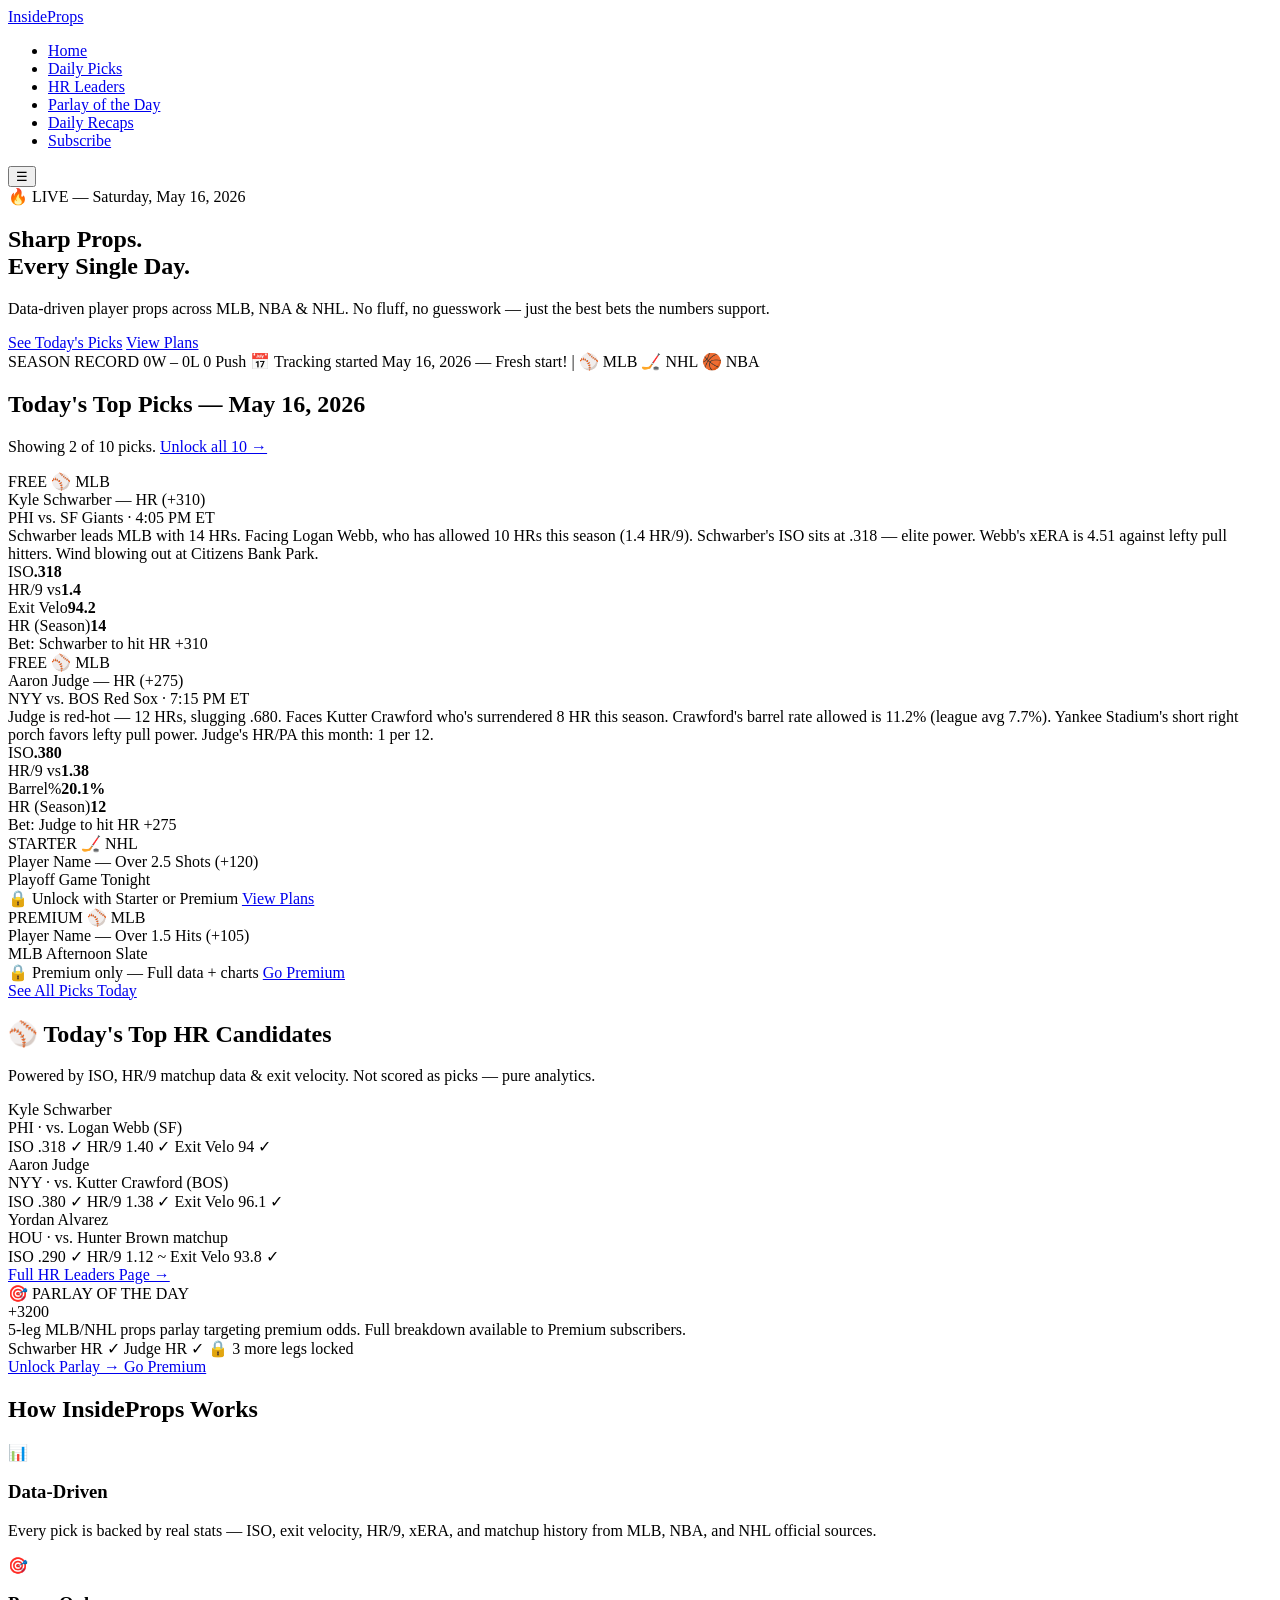
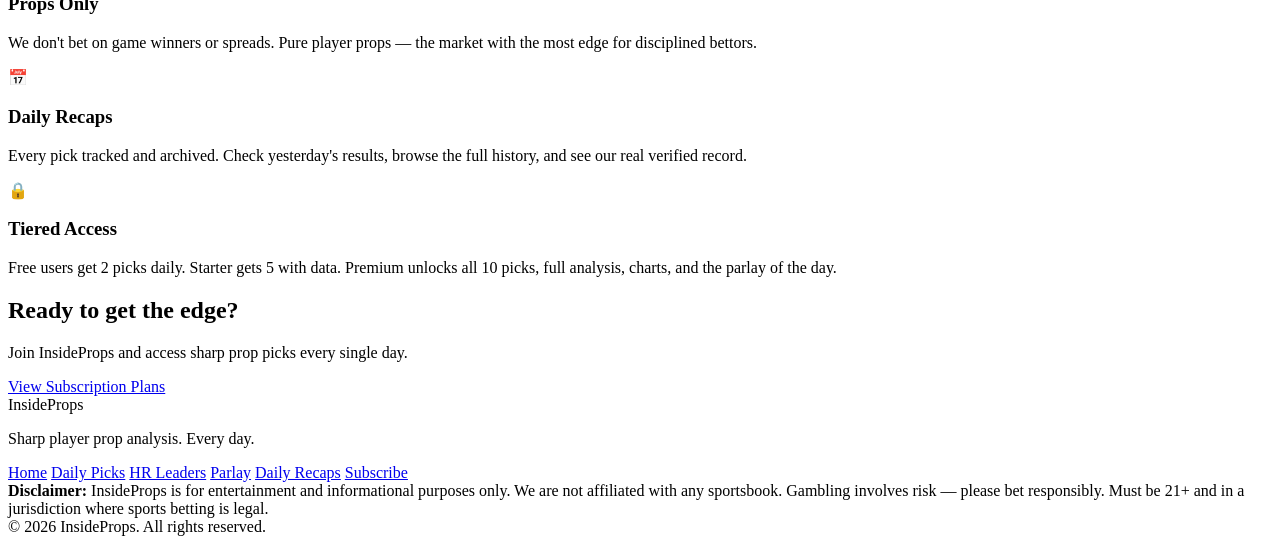
==== index.html @ 13a2e0c1 "Add index.html" ====
<!DOCTYPE html>
<html lang="en">
<head>
  <meta charset="UTF-8" />
  <meta name="viewport" content="width=device-width, initial-scale=1.0" />
  <title>InsideProps — Sharp Props. Every Day.</title>
  <link rel="stylesheet" href="style.css" />
  <link rel="preconnect" href="https://fonts.googleapis.com" />
  <link href="https://fonts.googleapis.com/css2?family=Inter:wght@400;500;600;700;800&display=swap" rel="stylesheet" />
</head>
<body>

<!-- ── Navigation ─────────────────────────────────────────────────────────── -->
<nav class="ip-nav">
  <div class="ip-nav-inner">
    <a class="ip-logo" href="index.html">Inside<span>Props</span></a>
    <ul class="ip-nav-links">
      <li><a href="index.html" class="active">Home</a></li>
      <li><a href="picks.html">Daily Picks</a></li>
      <li><a href="hr-leaders.html">HR Leaders</a></li>
      <li><a href="parlay.html">Parlay of the Day</a></li>
      <li><a href="recaps.html">Daily Recaps</a></li>
      <li><a href="subscribe.html" class="ip-btn-nav">Subscribe</a></li>
    </ul>
    <button class="ip-nav-toggle" onclick="document.querySelector('.ip-nav-links').classList.toggle('open')">☰</button>
  </div>
</nav>

<!-- ── Hero ──────────────────────────────────────────────────────────────── -->
<section class="ip-hero">
  <div class="ip-hero-inner">
    <div class="ip-hero-badge">🔥 LIVE — Saturday, May 16, 2026</div>
    <h1>Sharp Props.<br/>Every Single Day.</h1>
    <p>Data-driven player props across MLB, NBA &amp; NHL. No fluff, no guesswork — just the best bets the numbers support.</p>
    <div class="ip-hero-cta">
      <a href="picks.html" class="ip-btn-primary">See Today's Picks</a>
      <a href="subscribe.html" class="ip-btn-ghost">View Plans</a>
    </div>
  </div>
</section>

<!-- ── Live Record Ticker ─────────────────────────────────────────────────── -->
<div class="ip-ticker-wrap">
  <div class="ip-ticker">
    <span class="ticker-label">SEASON RECORD</span>
    <span class="ticker-record">
      <span class="t-win">0W</span>
      <span class="t-sep">–</span>
      <span class="t-loss">0L</span>
      <span class="t-push">0 Push</span>
    </span>
    <span class="ticker-note">📅 Tracking started May 16, 2026 — Fresh start!</span>
    <span class="ticker-divider">|</span>
    <span class="ticker-sport">⚾ MLB</span>
    <span class="ticker-sport">🏒 NHL</span>
    <span class="ticker-sport">🏀 NBA</span>
  </div>
</div>

<!-- ── Today's Free Picks Preview ─────────────────────────────────────────── -->
<section class="ip-section">
  <div class="ip-container">
    <div class="ip-section-header">
      <h2>Today's Top Picks — May 16, 2026</h2>
      <p>Showing 2 of 10 picks. <a href="subscribe.html">Unlock all 10 →</a></p>
    </div>

    <div class="picks-grid">

      <!-- FREE PICK 1 -->
      <div class="pick-card free">
        <div class="pick-card-top">
          <span class="tier-badge tier-badge-free">FREE</span>
          <span class="sport-badge sport-mlb">⚾ MLB</span>
        </div>
        <div class="pick-title">Kyle Schwarber — HR (+310)</div>
        <div class="pick-subtitle">PHI vs. SF Giants · 4:05 PM ET</div>
        <div class="pick-reasoning">
          Schwarber leads MLB with 14 HRs. Facing Logan Webb, who has allowed 10 HRs this season (1.4 HR/9).
          Schwarber's ISO sits at .318 — elite power. Webb's xERA is 4.51 against lefty pull hitters.
          Wind blowing out at Citizens Bank Park.
        </div>
        <div class="pick-stats">
          <div class="stat-chip"><span>ISO</span><strong>.318</strong></div>
          <div class="stat-chip"><span>HR/9 vs</span><strong>1.4</strong></div>
          <div class="stat-chip"><span>Exit Velo</span><strong>94.2</strong></div>
          <div class="stat-chip"><span>HR (Season)</span><strong>14</strong></div>
        </div>
        <div class="pick-footer">
          <span class="pick-line">Bet: Schwarber to hit HR</span>
          <span class="pick-odds">+310</span>
        </div>
      </div>

      <!-- FREE PICK 2 -->
      <div class="pick-card free">
        <div class="pick-card-top">
          <span class="tier-badge tier-badge-free">FREE</span>
          <span class="sport-badge sport-mlb">⚾ MLB</span>
        </div>
        <div class="pick-title">Aaron Judge — HR (+275)</div>
        <div class="pick-subtitle">NYY vs. BOS Red Sox · 7:15 PM ET</div>
        <div class="pick-reasoning">
          Judge is red-hot — 12 HRs, slugging .680. Faces Kutter Crawford who's surrendered 8 HR this season.
          Crawford's barrel rate allowed is 11.2% (league avg 7.7%). Yankee Stadium's short right porch favors lefty pull power. Judge's HR/PA this month: 1 per 12.
        </div>
        <div class="pick-stats">
          <div class="stat-chip"><span>ISO</span><strong>.380</strong></div>
          <div class="stat-chip"><span>HR/9 vs</span><strong>1.38</strong></div>
          <div class="stat-chip"><span>Barrel%</span><strong>20.1%</strong></div>
          <div class="stat-chip"><span>HR (Season)</span><strong>12</strong></div>
        </div>
        <div class="pick-footer">
          <span class="pick-line">Bet: Judge to hit HR</span>
          <span class="pick-odds">+275</span>
        </div>
      </div>

      <!-- LOCKED PICKS (3–10 preview) -->
      <div class="pick-card locked starter">
        <div class="pick-card-top">
          <span class="tier-badge tier-badge-starter">STARTER</span>
          <span class="sport-badge sport-nhl">🏒 NHL</span>
        </div>
        <div class="pick-title pick-blurred">Player Name — Over 2.5 Shots (+120)</div>
        <div class="pick-subtitle">Playoff Game Tonight</div>
        <div class="pick-lock">
          🔒 Unlock with Starter or Premium
          <a href="subscribe.html" class="unlock-link">View Plans</a>
        </div>
      </div>

      <div class="pick-card locked premium">
        <div class="pick-card-top">
          <span class="tier-badge tier-badge-premium">PREMIUM</span>
          <span class="sport-badge sport-mlb">⚾ MLB</span>
        </div>
        <div class="pick-title pick-blurred">Player Name — Over 1.5 Hits (+105)</div>
        <div class="pick-subtitle">MLB Afternoon Slate</div>
        <div class="pick-lock">
          🔒 Premium only — Full data + charts
          <a href="subscribe.html" class="unlock-link">Go Premium</a>
        </div>
      </div>

    </div>

    <div class="ip-section-cta">
      <a href="picks.html" class="ip-btn-primary">See All Picks Today</a>
    </div>
  </div>
</section>

<!-- ── HR Leaders Teaser ──────────────────────────────────────────────────── -->
<section class="ip-section ip-section-alt">
  <div class="ip-container">
    <div class="ip-section-header">
      <h2>⚾ Today's Top HR Candidates</h2>
      <p>Powered by ISO, HR/9 matchup data &amp; exit velocity. Not scored as picks — pure analytics.</p>
    </div>

    <div class="hr-teaser-grid">
      <div class="hr-teaser-card">
        <div class="hr-player">Kyle Schwarber</div>
        <div class="hr-team">PHI · vs. Logan Webb (SF)</div>
        <div class="hr-crits">
          <span class="crit-badge crit-pass">ISO .318 ✓</span>
          <span class="crit-badge crit-pass">HR/9 1.40 ✓</span>
          <span class="crit-badge crit-pass">Exit Velo 94 ✓</span>
        </div>
      </div>
      <div class="hr-teaser-card">
        <div class="hr-player">Aaron Judge</div>
        <div class="hr-team">NYY · vs. Kutter Crawford (BOS)</div>
        <div class="hr-crits">
          <span class="crit-badge crit-pass">ISO .380 ✓</span>
          <span class="crit-badge crit-pass">HR/9 1.38 ✓</span>
          <span class="crit-badge crit-pass">Exit Velo 96.1 ✓</span>
        </div>
      </div>
      <div class="hr-teaser-card">
        <div class="hr-player">Yordan Alvarez</div>
        <div class="hr-team">HOU · vs. Hunter Brown matchup</div>
        <div class="hr-crits">
          <span class="crit-badge crit-pass">ISO .290 ✓</span>
          <span class="crit-badge crit-warn">HR/9 1.12 ~</span>
          <span class="crit-badge crit-pass">Exit Velo 93.8 ✓</span>
        </div>
      </div>
    </div>

    <div class="ip-section-cta">
      <a href="hr-leaders.html" class="ip-btn-secondary">Full HR Leaders Page →</a>
    </div>
  </div>
</section>

<!-- ── Parlay Teaser ──────────────────────────────────────────────────────── -->
<section class="ip-section">
  <div class="ip-container">
    <div class="parlay-teaser">
      <div class="parlay-teaser-label">🎯 PARLAY OF THE DAY</div>
      <div class="parlay-teaser-odds">+3200</div>
      <div class="parlay-teaser-desc">5-leg MLB/NHL props parlay targeting premium odds. Full breakdown available to Premium subscribers.</div>
      <div class="parlay-teaser-legs">
        <span class="parlay-leg-preview">Schwarber HR ✓</span>
        <span class="parlay-leg-preview">Judge HR ✓</span>
        <span class="parlay-leg-locked">🔒 3 more legs locked</span>
      </div>
      <a href="subscribe.html" class="ip-btn-gold">Unlock Parlay → Go Premium</a>
    </div>
  </div>
</section>

<!-- ── How It Works ───────────────────────────────────────────────────────── -->
<section class="ip-section ip-section-alt">
  <div class="ip-container">
    <div class="ip-section-header">
      <h2>How InsideProps Works</h2>
    </div>
    <div class="how-it-works-grid">
      <div class="hiw-card">
        <div class="hiw-icon">📊</div>
        <h3>Data-Driven</h3>
        <p>Every pick is backed by real stats — ISO, exit velocity, HR/9, xERA, and matchup history from MLB, NBA, and NHL official sources.</p>
      </div>
      <div class="hiw-card">
        <div class="hiw-icon">🎯</div>
        <h3>Props Only</h3>
        <p>We don't bet on game winners or spreads. Pure player props — the market with the most edge for disciplined bettors.</p>
      </div>
      <div class="hiw-card">
        <div class="hiw-icon">📅</div>
        <h3>Daily Recaps</h3>
        <p>Every pick tracked and archived. Check yesterday's results, browse the full history, and see our real verified record.</p>
      </div>
      <div class="hiw-card">
        <div class="hiw-icon">🔒</div>
        <h3>Tiered Access</h3>
        <p>Free users get 2 picks daily. Starter gets 5 with data. Premium unlocks all 10 picks, full analysis, charts, and the parlay of the day.</p>
      </div>
    </div>
  </div>
</section>

<!-- ── Subscribe CTA Strip ────────────────────────────────────────────────── -->
<section class="ip-cta-strip">
  <div class="ip-container">
    <h2>Ready to get the edge?</h2>
    <p>Join InsideProps and access sharp prop picks every single day.</p>
    <a href="subscribe.html" class="ip-btn-primary">View Subscription Plans</a>
  </div>
</section>

<!-- ── Footer ────────────────────────────────────────────────────────────── -->
<footer class="ip-footer">
  <div class="ip-container">
    <div class="ip-footer-inner">
      <div class="ip-footer-brand">
        <span class="ip-logo-footer">Inside<span>Props</span></span>
        <p>Sharp player prop analysis. Every day.</p>
      </div>
      <div class="ip-footer-links">
        <a href="index.html">Home</a>
        <a href="picks.html">Daily Picks</a>
        <a href="hr-leaders.html">HR Leaders</a>
        <a href="parlay.html">Parlay</a>
        <a href="recaps.html">Daily Recaps</a>
        <a href="subscribe.html">Subscribe</a>
      </div>
    </div>
    <div class="ip-footer-disclaimer">
      <strong>Disclaimer:</strong> InsideProps is for entertainment and informational purposes only. We are not affiliated with any sportsbook. Gambling involves risk — please bet responsibly. Must be 21+ and in a jurisdiction where sports betting is legal.
    </div>
    <div class="ip-footer-copy">© 2026 InsideProps. All rights reserved.</div>
  </div>
</footer>

</body>
</html>
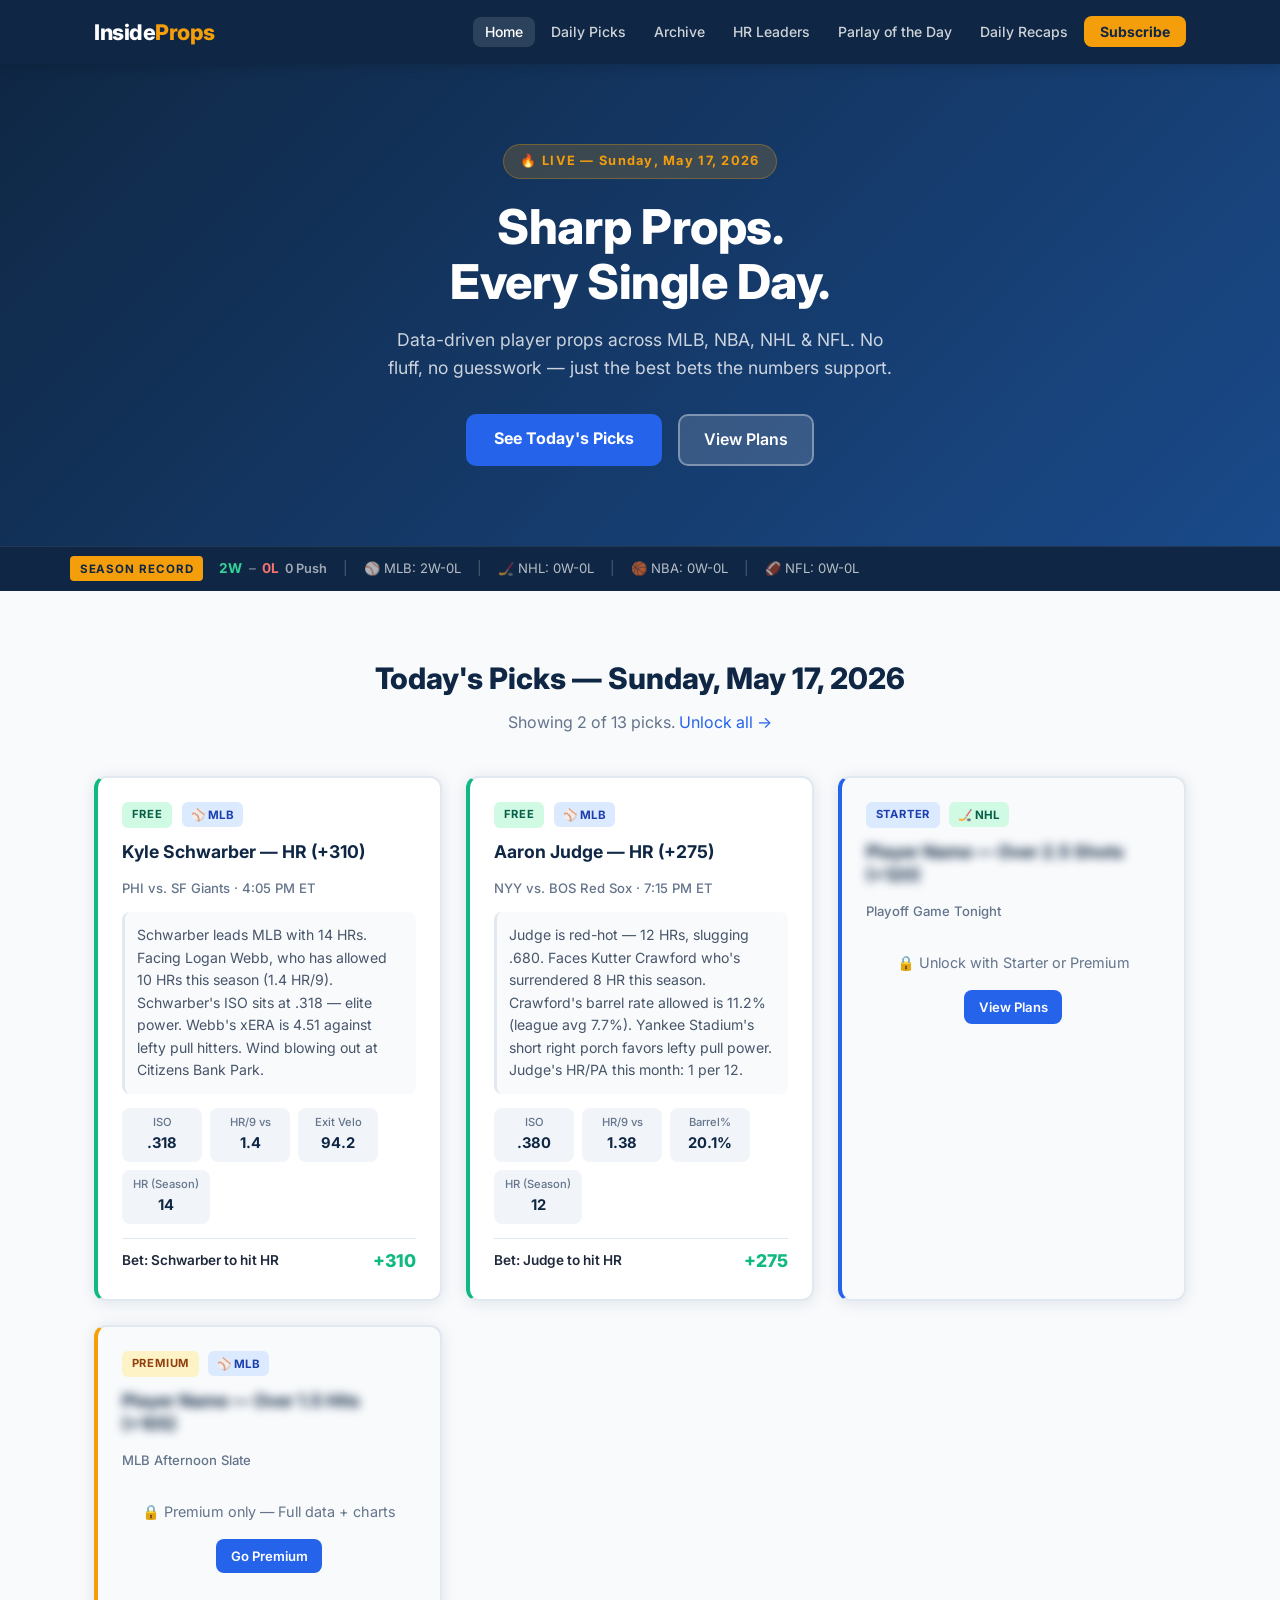
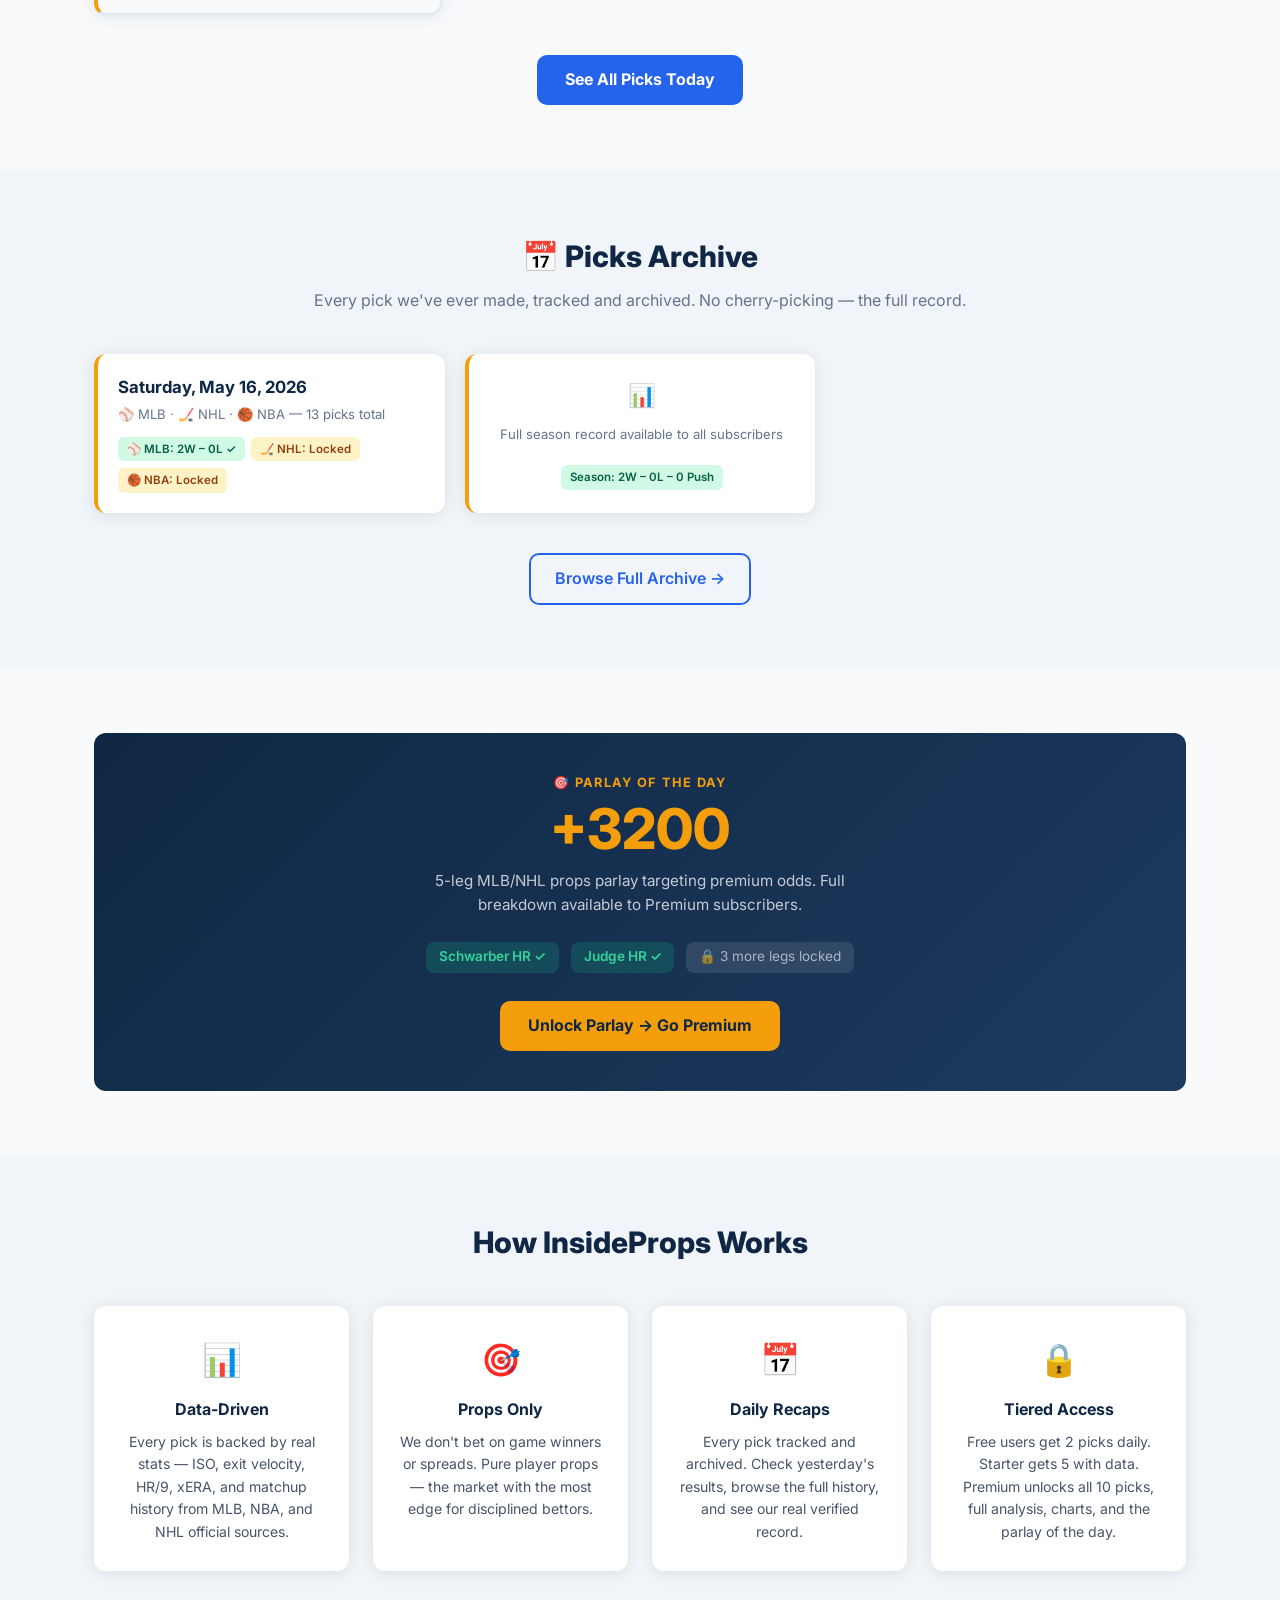
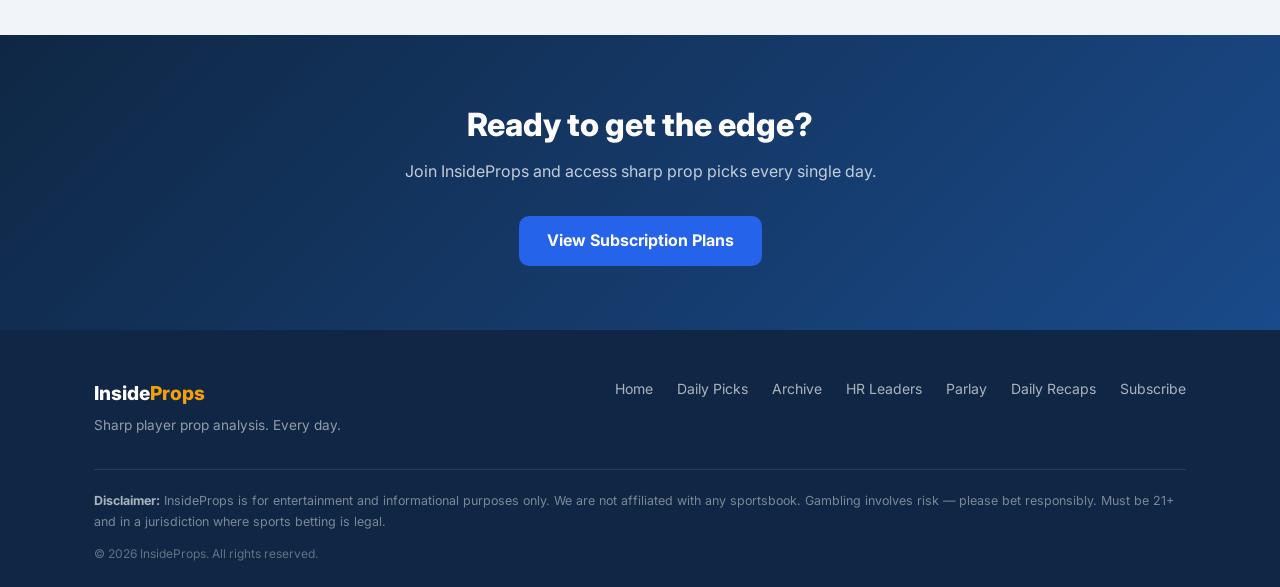
==== commit 527aed18: "Update index.html" ====
--- a/index.html
+++ b/index.html
@@ -17,6 +17,7 @@
     <ul class="ip-nav-links">
       <li><a href="index.html" class="active">Home</a></li>
       <li><a href="picks.html">Daily Picks</a></li>
+      <li><a href="archive.html">Archive</a></li>
       <li><a href="hr-leaders.html">HR Leaders</a></li>
       <li><a href="parlay.html">Parlay of the Day</a></li>
       <li><a href="recaps.html">Daily Recaps</a></li>
@@ -29,9 +30,9 @@
 <!-- ── Hero ──────────────────────────────────────────────────────────────── -->
 <section class="ip-hero">
   <div class="ip-hero-inner">
-    <div class="ip-hero-badge">🔥 LIVE — Saturday, May 16, 2026</div>
+    <div class="ip-hero-badge">🔥 LIVE — Sunday, May 17, 2026</div>
     <h1>Sharp Props.<br/>Every Single Day.</h1>
-    <p>Data-driven player props across MLB, NBA &amp; NHL. No fluff, no guesswork — just the best bets the numbers support.</p>
+    <p>Data-driven player props across MLB, NBA, NHL &amp; NFL. No fluff, no guesswork — just the best bets the numbers support.</p>
     <div class="ip-hero-cta">
       <a href="picks.html" class="ip-btn-primary">See Today's Picks</a>
       <a href="subscribe.html" class="ip-btn-ghost">View Plans</a>
@@ -44,16 +45,19 @@
   <div class="ip-ticker">
     <span class="ticker-label">SEASON RECORD</span>
     <span class="ticker-record">
-      <span class="t-win">0W</span>
+      <span class="t-win">2W</span>
       <span class="t-sep">–</span>
       <span class="t-loss">0L</span>
       <span class="t-push">0 Push</span>
     </span>
-    <span class="ticker-note">📅 Tracking started May 16, 2026 — Fresh start!</span>
-    <span class="ticker-divider">|</span>
-    <span class="ticker-sport">⚾ MLB</span>
-    <span class="ticker-sport">🏒 NHL</span>
-    <span class="ticker-sport">🏀 NBA</span>
+    <span class="ticker-divider">|</span>
+    <span class="ticker-sport">⚾ MLB: 2W-0L</span>
+    <span class="ticker-divider">|</span>
+    <span class="ticker-sport">🏒 NHL: 0W-0L</span>
+    <span class="ticker-divider">|</span>
+    <span class="ticker-sport">🏀 NBA: 0W-0L</span>
+    <span class="ticker-divider">|</span>
+    <span class="ticker-sport">🏈 NFL: 0W-0L</span>
   </div>
 </div>
 
@@ -61,8 +65,8 @@
 <section class="ip-section">
   <div class="ip-container">
     <div class="ip-section-header">
-      <h2>Today's Top Picks — May 16, 2026</h2>
-      <p>Showing 2 of 10 picks. <a href="subscribe.html">Unlock all 10 →</a></p>
+      <h2>Today's Picks — Sunday, May 17, 2026</h2>
+      <p>Showing 2 of 13 picks. <a href="subscribe.html">Unlock all →</a></p>
     </div>
 
     <div class="picks-grid">
@@ -151,46 +155,35 @@
   </div>
 </section>
 
-<!-- ── HR Leaders Teaser ──────────────────────────────────────────────────── -->
+<!-- ── Archive Teaser ─────────────────────────────────────────────────────── -->
 <section class="ip-section ip-section-alt">
   <div class="ip-container">
     <div class="ip-section-header">
-      <h2>⚾ Today's Top HR Candidates</h2>
-      <p>Powered by ISO, HR/9 matchup data &amp; exit velocity. Not scored as picks — pure analytics.</p>
+      <h2>📅 Picks Archive</h2>
+      <p>Every pick we've ever made, tracked and archived. No cherry-picking — the full record.</p>
     </div>
 
     <div class="hr-teaser-grid">
       <div class="hr-teaser-card">
-        <div class="hr-player">Kyle Schwarber</div>
-        <div class="hr-team">PHI · vs. Logan Webb (SF)</div>
+        <div class="hr-player">Saturday, May 16, 2026</div>
+        <div class="hr-team">⚾ MLB · 🏒 NHL · 🏀 NBA — 13 picks total</div>
         <div class="hr-crits">
-          <span class="crit-badge crit-pass">ISO .318 ✓</span>
-          <span class="crit-badge crit-pass">HR/9 1.40 ✓</span>
-          <span class="crit-badge crit-pass">Exit Velo 94 ✓</span>
-        </div>
-      </div>
-      <div class="hr-teaser-card">
-        <div class="hr-player">Aaron Judge</div>
-        <div class="hr-team">NYY · vs. Kutter Crawford (BOS)</div>
+          <span class="crit-badge crit-pass">⚾ MLB: 2W – 0L ✓</span>
+          <span class="crit-badge crit-warn">🏒 NHL: Locked</span>
+          <span class="crit-badge crit-warn">🏀 NBA: Locked</span>
+        </div>
+      </div>
+      <div class="hr-teaser-card" style="display:flex;align-items:center;justify-content:center;flex-direction:column;gap:.5rem;">
+        <div class="hr-player" style="font-size:1.4rem;">📊</div>
+        <div class="hr-team">Full season record available to all subscribers</div>
         <div class="hr-crits">
-          <span class="crit-badge crit-pass">ISO .380 ✓</span>
-          <span class="crit-badge crit-pass">HR/9 1.38 ✓</span>
-          <span class="crit-badge crit-pass">Exit Velo 96.1 ✓</span>
-        </div>
-      </div>
-      <div class="hr-teaser-card">
-        <div class="hr-player">Yordan Alvarez</div>
-        <div class="hr-team">HOU · vs. Hunter Brown matchup</div>
-        <div class="hr-crits">
-          <span class="crit-badge crit-pass">ISO .290 ✓</span>
-          <span class="crit-badge crit-warn">HR/9 1.12 ~</span>
-          <span class="crit-badge crit-pass">Exit Velo 93.8 ✓</span>
+          <span class="crit-badge crit-pass">Season: 2W – 0L – 0 Push</span>
         </div>
       </div>
     </div>
 
     <div class="ip-section-cta">
-      <a href="hr-leaders.html" class="ip-btn-secondary">Full HR Leaders Page →</a>
+      <a href="archive.html" class="ip-btn-secondary">Browse Full Archive →</a>
     </div>
   </div>
 </section>
@@ -263,6 +256,7 @@
       <div class="ip-footer-links">
         <a href="index.html">Home</a>
         <a href="picks.html">Daily Picks</a>
+        <a href="archive.html">Archive</a>
         <a href="hr-leaders.html">HR Leaders</a>
         <a href="parlay.html">Parlay</a>
         <a href="recaps.html">Daily Recaps</a>
--- a/style.css
+++ b/style.css
@@ -0,0 +1,1253 @@
+/* ═══════════════════════════════════════════════════════════════════════════
+   InsideProps — Complete Stylesheet
+   Light theme · Props-focused · 6-page site
+   ═══════════════════════════════════════════════════════════════════════════ */
+
+/* ── Variables ───────────────────────────────────────────────────────────── */
+:root {
+  --ip-navy:    #0f2744;
+  --ip-blue:    #1a4a8a;
+  --ip-accent:  #2563eb;
+  --ip-gold:    #f59e0b;
+  --ip-green:   #10b981;
+  --ip-red:     #ef4444;
+  --ip-amber:   #f59e0b;
+  --ip-bg:      #f8fafc;
+  --ip-white:   #ffffff;
+  --ip-gray:    #64748b;
+  --ip-gray-lt: #e2e8f0;
+  --ip-text:    #1e293b;
+  --ip-text-sm: #475569;
+  --ip-radius:  12px;
+  --ip-shadow:  0 2px 16px rgba(15,39,68,0.10);
+  --ip-shadow-lg: 0 8px 32px rgba(15,39,68,0.14);
+  font-size: 16px;
+}
+
+/* ── Reset & Base ────────────────────────────────────────────────────────── */
+*, *::before, *::after { box-sizing: border-box; margin: 0; padding: 0; }
+
+body {
+  font-family: 'Inter', system-ui, -apple-system, sans-serif;
+  background: var(--ip-bg);
+  color: var(--ip-text);
+  line-height: 1.6;
+}
+
+a { color: var(--ip-accent); text-decoration: none; }
+a:hover { text-decoration: underline; }
+ul { list-style: none; }
+img { max-width: 100%; }
+
+.ip-container {
+  max-width: 1140px;
+  margin: 0 auto;
+  padding: 0 1.5rem;
+}
+
+/* ── Navigation ──────────────────────────────────────────────────────────── */
+.ip-nav {
+  background: var(--ip-navy);
+  position: sticky;
+  top: 0;
+  z-index: 100;
+  box-shadow: 0 2px 12px rgba(0,0,0,0.18);
+}
+
+.ip-nav-inner {
+  max-width: 1140px;
+  margin: 0 auto;
+  padding: 0 1.5rem;
+  display: flex;
+  align-items: center;
+  justify-content: space-between;
+  height: 64px;
+  gap: 1rem;
+}
+
+.ip-logo {
+  font-size: 1.35rem;
+  font-weight: 800;
+  color: #fff;
+  letter-spacing: -0.5px;
+  text-decoration: none;
+  flex-shrink: 0;
+}
+.ip-logo span { color: var(--ip-gold); }
+
+.ip-nav-links {
+  display: flex;
+  align-items: center;
+  gap: 0.25rem;
+}
+
+.ip-nav-links li a {
+  color: rgba(255,255,255,0.80);
+  font-size: 0.875rem;
+  font-weight: 500;
+  padding: 0.4rem 0.75rem;
+  border-radius: 8px;
+  transition: all 0.15s;
+  text-decoration: none;
+}
+.ip-nav-links li a:hover,
+.ip-nav-links li a.active {
+  color: #fff;
+  background: rgba(255,255,255,0.12);
+}
+
+.ip-btn-nav {
+  background: var(--ip-gold) !important;
+  color: var(--ip-navy) !important;
+  font-weight: 700 !important;
+  padding: 0.45rem 1rem !important;
+  border-radius: 8px;
+}
+.ip-btn-nav:hover { background: #fbbf24 !important; }
+
+.ip-nav-toggle {
+  display: none;
+  background: none;
+  border: none;
+  color: #fff;
+  font-size: 1.4rem;
+  cursor: pointer;
+}
+
+/* ── Buttons ─────────────────────────────────────────────────────────────── */
+.ip-btn-primary {
+  display: inline-block;
+  background: var(--ip-accent);
+  color: #fff !important;
+  font-weight: 700;
+  padding: 0.75rem 1.75rem;
+  border-radius: 10px;
+  text-decoration: none;
+  transition: background 0.15s, transform 0.1s;
+}
+.ip-btn-primary:hover { background: #1d4ed8; transform: translateY(-1px); text-decoration: none; }
+
+.ip-btn-secondary {
+  display: inline-block;
+  background: transparent;
+  color: var(--ip-accent) !important;
+  font-weight: 600;
+  padding: 0.7rem 1.5rem;
+  border-radius: 10px;
+  border: 2px solid var(--ip-accent);
+  text-decoration: none;
+  transition: all 0.15s;
+}
+.ip-btn-secondary:hover { background: var(--ip-accent); color: #fff !important; text-decoration: none; }
+
+.ip-btn-ghost {
+  display: inline-block;
+  background: rgba(255,255,255,0.15);
+  color: #fff !important;
+  font-weight: 600;
+  padding: 0.7rem 1.5rem;
+  border-radius: 10px;
+  border: 2px solid rgba(255,255,255,0.35);
+  text-decoration: none;
+  transition: all 0.15s;
+}
+.ip-btn-ghost:hover { background: rgba(255,255,255,0.25); text-decoration: none; }
+
+.ip-btn-gold {
+  display: inline-block;
+  background: var(--ip-gold);
+  color: var(--ip-navy) !important;
+  font-weight: 700;
+  padding: 0.75rem 1.75rem;
+  border-radius: 10px;
+  text-decoration: none;
+  transition: all 0.15s;
+}
+.ip-btn-gold:hover { background: #fbbf24; transform: translateY(-1px); text-decoration: none; }
+.ip-btn-gold.large { padding: 1rem 2.25rem; font-size: 1.05rem; }
+
+.ip-btn-primary.small,
+.ip-btn-gold.small { padding: 0.5rem 1rem; font-size: 0.85rem; }
+
+/* ── Hero Section ────────────────────────────────────────────────────────── */
+.ip-hero {
+  background: linear-gradient(135deg, var(--ip-navy) 0%, var(--ip-blue) 100%);
+  padding: 5rem 1.5rem;
+  text-align: center;
+}
+
+.ip-hero-inner { max-width: 680px; margin: 0 auto; }
+
+.ip-hero-badge {
+  display: inline-block;
+  background: rgba(245,158,11,0.18);
+  color: var(--ip-gold);
+  font-size: 0.8rem;
+  font-weight: 700;
+  letter-spacing: 0.1em;
+  padding: 0.4rem 1rem;
+  border-radius: 100px;
+  border: 1px solid rgba(245,158,11,0.3);
+  margin-bottom: 1.25rem;
+}
+
+.ip-hero h1 {
+  font-size: 3rem;
+  font-weight: 800;
+  color: #fff;
+  line-height: 1.15;
+  letter-spacing: -0.5px;
+  margin-bottom: 1rem;
+}
+
+.ip-hero p {
+  color: rgba(255,255,255,0.78);
+  font-size: 1.1rem;
+  margin-bottom: 2rem;
+  max-width: 520px;
+  margin-left: auto;
+  margin-right: auto;
+}
+
+.ip-hero-cta { display: flex; gap: 1rem; justify-content: center; flex-wrap: wrap; }
+
+/* ── Ticker ──────────────────────────────────────────────────────────────── */
+.ip-ticker-wrap {
+  background: var(--ip-navy);
+  border-top: 1px solid rgba(255,255,255,0.08);
+  padding: 0.6rem 1.5rem;
+  overflow: hidden;
+}
+
+.ip-ticker {
+  display: flex;
+  align-items: center;
+  gap: 1rem;
+  flex-wrap: wrap;
+  max-width: 1140px;
+  margin: 0 auto;
+  font-size: 0.85rem;
+}
+
+.ticker-label {
+  background: var(--ip-gold);
+  color: var(--ip-navy);
+  font-weight: 700;
+  font-size: 0.72rem;
+  letter-spacing: 0.08em;
+  padding: 0.2rem 0.6rem;
+  border-radius: 4px;
+}
+
+.ticker-record { color: #fff; font-weight: 600; display: flex; align-items: center; gap: 0.4rem; }
+.t-win { color: #34d399; font-weight: 700; }
+.t-sep { color: rgba(255,255,255,0.4); }
+.t-loss { color: #f87171; font-weight: 700; }
+.t-push { color: rgba(255,255,255,0.6); font-size: 0.8rem; }
+
+.ticker-note { color: rgba(255,255,255,0.65); font-size: 0.82rem; }
+.ticker-divider { color: rgba(255,255,255,0.25); }
+.ticker-sport { color: rgba(255,255,255,0.7); font-size: 0.82rem; }
+
+/* ── Section Styles ──────────────────────────────────────────────────────── */
+.ip-section { padding: 4rem 0; }
+.ip-section-alt { background: #f1f5f9; }
+
+.ip-section-header {
+  text-align: center;
+  margin-bottom: 2.5rem;
+}
+.ip-section-header h2 {
+  font-size: 1.85rem;
+  font-weight: 800;
+  color: var(--ip-navy);
+  margin-bottom: 0.5rem;
+}
+.ip-section-header p { color: var(--ip-gray); font-size: 1rem; }
+
+.ip-section-cta { text-align: center; margin-top: 2.5rem; }
+
+/* ── Page Header ─────────────────────────────────────────────────────────── */
+.ip-page-header {
+  background: linear-gradient(135deg, var(--ip-navy) 0%, var(--ip-blue) 100%);
+  padding: 3rem 1.5rem 2.5rem;
+  color: #fff;
+}
+.ip-page-header h1 {
+  font-size: 2.25rem;
+  font-weight: 800;
+  color: #fff;
+  margin-bottom: 0.5rem;
+}
+.ip-date-label {
+  color: rgba(255,255,255,0.7);
+  font-size: 0.95rem;
+  margin-bottom: 1rem;
+}
+.ip-page-sub {
+  color: rgba(255,255,255,0.78);
+  max-width: 580px;
+  font-size: 1rem;
+  margin-top: 0.5rem;
+}
+
+.ip-picks-meta { display: flex; gap: 0.75rem; flex-wrap: wrap; margin-top: 0.75rem; }
+.meta-chip {
+  background: rgba(255,255,255,0.12);
+  color: rgba(255,255,255,0.85);
+  padding: 0.3rem 0.8rem;
+  border-radius: 100px;
+  font-size: 0.82rem;
+  border: 1px solid rgba(255,255,255,0.2);
+}
+.record-chip { background: rgba(245,158,11,0.2); color: var(--ip-gold); border-color: rgba(245,158,11,0.3); }
+
+/* ── Tier Legend ─────────────────────────────────────────────────────────── */
+.ip-tier-legend {
+  background: var(--ip-white);
+  border-bottom: 1px solid var(--ip-gray-lt);
+  padding: 0.75rem 1.5rem;
+}
+.tier-legend-inner {
+  display: flex;
+  align-items: center;
+  gap: 1.5rem;
+  flex-wrap: wrap;
+  font-size: 0.85rem;
+  color: var(--ip-text-sm);
+}
+.legend-dot {
+  display: inline-block;
+  width: 10px; height: 10px;
+  border-radius: 50%;
+  margin-right: 0.35rem;
+}
+.legend-dot.free { background: var(--ip-green); }
+.legend-dot.starter { background: var(--ip-accent); }
+.legend-dot.premium { background: var(--ip-gold); }
+.legend-upgrade { font-weight: 600; color: var(--ip-accent); margin-left: auto; }
+
+/* ── Pick Cards ──────────────────────────────────────────────────────────── */
+.picks-grid {
+  display: grid;
+  grid-template-columns: repeat(auto-fill, minmax(340px, 1fr));
+  gap: 1.5rem;
+}
+
+.picks-section-title {
+  font-size: 1.35rem;
+  font-weight: 700;
+  color: var(--ip-navy);
+  margin-bottom: 1.25rem;
+  padding-bottom: 0.5rem;
+  border-bottom: 2px solid var(--ip-gray-lt);
+}
+
+.pick-card {
+  background: var(--ip-white);
+  border-radius: var(--ip-radius);
+  box-shadow: var(--ip-shadow);
+  border: 2px solid var(--ip-gray-lt);
+  padding: 1.5rem;
+  display: flex;
+  flex-direction: column;
+  gap: 0.85rem;
+  position: relative;
+  transition: box-shadow 0.2s, transform 0.15s;
+}
+.pick-card:hover { box-shadow: var(--ip-shadow-lg); transform: translateY(-2px); }
+
+.pick-card.free  { border-left: 4px solid var(--ip-green); }
+.pick-card.starter { border-left: 4px solid var(--ip-accent); }
+.pick-card.premium { border-left: 4px solid var(--ip-gold); }
+
+.pick-card-top {
+  display: flex;
+  align-items: center;
+  gap: 0.6rem;
+  flex-wrap: wrap;
+}
+
+.pick-number {
+  margin-left: auto;
+  font-size: 0.78rem;
+  color: var(--ip-gray);
+  font-weight: 600;
+}
+
+.pick-title {
+  font-size: 1.1rem;
+  font-weight: 700;
+  color: var(--ip-navy);
+  line-height: 1.3;
+}
+
+.pick-subtitle {
+  font-size: 0.82rem;
+  color: var(--ip-gray);
+  font-weight: 500;
+}
+
+.pick-reasoning {
+  font-size: 0.88rem;
+  color: var(--ip-text-sm);
+  line-height: 1.6;
+  background: #f8fafc;
+  border-radius: 8px;
+  padding: 0.75rem;
+  border-left: 3px solid var(--ip-gray-lt);
+}
+
+.pick-stats {
+  display: flex;
+  flex-wrap: wrap;
+  gap: 0.5rem;
+}
+
+.stat-chip {
+  background: #f1f5f9;
+  border-radius: 8px;
+  padding: 0.4rem 0.7rem;
+  display: flex;
+  flex-direction: column;
+  align-items: center;
+  min-width: 80px;
+}
+.stat-chip span { font-size: 0.7rem; color: var(--ip-gray); font-weight: 500; }
+.stat-chip strong { font-size: 0.92rem; color: var(--ip-navy); font-weight: 700; }
+
+.pick-footer {
+  display: flex;
+  justify-content: space-between;
+  align-items: center;
+  padding-top: 0.5rem;
+  border-top: 1px solid var(--ip-gray-lt);
+  margin-top: auto;
+}
+.pick-line { font-size: 0.85rem; font-weight: 600; color: var(--ip-text); }
+.pick-odds { font-size: 1.1rem; font-weight: 800; color: var(--ip-green); }
+.free-odds { color: var(--ip-green); }
+
+/* ── Locked/Blurred Picks ────────────────────────────────────────────────── */
+.pick-card.locked { background: #f8fafc; }
+
+.pick-blurred {
+  filter: blur(5px);
+  user-select: none;
+  pointer-events: none;
+}
+
+.pick-lock, .pick-lock-overlay {
+  text-align: center;
+  padding: 1rem;
+  color: var(--ip-gray);
+  font-size: 0.9rem;
+  display: flex;
+  flex-direction: column;
+  align-items: center;
+  gap: 0.75rem;
+}
+.lock-icon { font-size: 2rem; }
+.unlock-link {
+  display: inline-block;
+  background: var(--ip-accent);
+  color: #fff !important;
+  font-weight: 600;
+  font-size: 0.82rem;
+  padding: 0.4rem 0.9rem;
+  border-radius: 8px;
+  margin-top: 0.25rem;
+  text-decoration: none;
+}
+
+/* ── Tier Badges ─────────────────────────────────────────────────────────── */
+.tier-badge {
+  font-size: 0.7rem;
+  font-weight: 700;
+  letter-spacing: 0.07em;
+  padding: 0.25rem 0.6rem;
+  border-radius: 6px;
+  text-transform: uppercase;
+}
+.tier-badge-free    { background: #d1fae5; color: #065f46; }
+.tier-badge-starter { background: #dbeafe; color: #1e40af; }
+.tier-badge-premium { background: #fef3c7; color: #92400e; }
+
+/* ── Sport Badges ────────────────────────────────────────────────────────── */
+.sport-badge {
+  font-size: 0.72rem;
+  font-weight: 700;
+  padding: 0.22rem 0.55rem;
+  border-radius: 6px;
+}
+.sport-mlb { background: #dbeafe; color: #1e40af; }
+.sport-nhl { background: #d1fae5; color: #065f46; }
+.sport-nba { background: #fff7ed; color: #9a3412; }
+
+/* ── Upgrade Banner ──────────────────────────────────────────────────────── */
+.ip-upgrade-banner {
+  background: linear-gradient(135deg, var(--ip-navy) 0%, var(--ip-blue) 100%);
+  border-radius: var(--ip-radius);
+  padding: 2rem;
+  margin-top: 2.5rem;
+}
+.upgrade-banner-inner {
+  display: flex;
+  justify-content: space-between;
+  align-items: center;
+  gap: 1.5rem;
+  flex-wrap: wrap;
+}
+.upgrade-banner-inner strong { color: #fff; font-size: 1.1rem; display: block; margin-bottom: 0.25rem; }
+.upgrade-banner-inner p { color: rgba(255,255,255,0.75); font-size: 0.9rem; }
+
+/* ── HR Teaser (homepage) ────────────────────────────────────────────────── */
+.hr-teaser-grid {
+  display: grid;
+  grid-template-columns: repeat(auto-fill, minmax(260px, 1fr));
+  gap: 1.25rem;
+}
+.hr-teaser-card {
+  background: var(--ip-white);
+  border-radius: var(--ip-radius);
+  padding: 1.25rem;
+  box-shadow: var(--ip-shadow);
+  border-left: 4px solid var(--ip-gold);
+}
+.hr-player { font-weight: 700; font-size: 1.05rem; color: var(--ip-navy); margin-bottom: 0.2rem; }
+.hr-team { font-size: 0.82rem; color: var(--ip-gray); margin-bottom: 0.75rem; }
+.hr-crits { display: flex; flex-wrap: wrap; gap: 0.4rem; }
+
+.crit-badge {
+  font-size: 0.72rem;
+  font-weight: 600;
+  padding: 0.2rem 0.55rem;
+  border-radius: 6px;
+}
+.crit-pass { background: #d1fae5; color: #065f46; }
+.crit-warn { background: #fef3c7; color: #92400e; }
+.crit-fail { background: #fee2e2; color: #991b1b; }
+
+/* ── Parlay Teaser (homepage) ────────────────────────────────────────────── */
+.parlay-teaser {
+  background: linear-gradient(135deg, var(--ip-navy) 0%, #1e3a5f 100%);
+  border-radius: var(--ip-radius);
+  padding: 2.5rem;
+  text-align: center;
+  color: #fff;
+}
+.parlay-teaser-label {
+  font-size: 0.8rem;
+  font-weight: 700;
+  letter-spacing: 0.1em;
+  color: var(--ip-gold);
+  margin-bottom: 0.5rem;
+}
+.parlay-teaser-odds {
+  font-size: 3.5rem;
+  font-weight: 800;
+  color: var(--ip-gold);
+  line-height: 1;
+  margin-bottom: 0.75rem;
+}
+.parlay-teaser-desc {
+  color: rgba(255,255,255,0.75);
+  font-size: 0.95rem;
+  max-width: 480px;
+  margin: 0 auto 1.5rem;
+}
+.parlay-teaser-legs {
+  display: flex;
+  justify-content: center;
+  gap: 0.75rem;
+  flex-wrap: wrap;
+  margin-bottom: 1.75rem;
+}
+.parlay-leg-preview {
+  background: rgba(16,185,129,0.2);
+  color: #34d399;
+  padding: 0.3rem 0.8rem;
+  border-radius: 8px;
+  font-size: 0.85rem;
+  font-weight: 600;
+}
+.parlay-leg-locked {
+  background: rgba(255,255,255,0.1);
+  color: rgba(255,255,255,0.6);
+  padding: 0.3rem 0.8rem;
+  border-radius: 8px;
+  font-size: 0.85rem;
+}
+
+/* ── How It Works Grid ───────────────────────────────────────────────────── */
+.how-it-works-grid {
+  display: grid;
+  grid-template-columns: repeat(auto-fill, minmax(220px, 1fr));
+  gap: 1.5rem;
+}
+.hiw-card {
+  background: var(--ip-white);
+  border-radius: var(--ip-radius);
+  padding: 1.75rem 1.5rem;
+  box-shadow: var(--ip-shadow);
+  text-align: center;
+}
+.hiw-icon { font-size: 2rem; margin-bottom: 0.75rem; }
+.hiw-card h3 { font-size: 1rem; font-weight: 700; color: var(--ip-navy); margin-bottom: 0.5rem; }
+.hiw-card p { font-size: 0.88rem; color: var(--ip-text-sm); line-height: 1.6; }
+
+/* ── CTA Strip ───────────────────────────────────────────────────────────── */
+.ip-cta-strip {
+  background: linear-gradient(135deg, var(--ip-navy) 0%, var(--ip-blue) 100%);
+  padding: 4rem 1.5rem;
+  text-align: center;
+}
+.ip-cta-strip h2 { color: #fff; font-size: 2rem; font-weight: 800; margin-bottom: 0.5rem; }
+.ip-cta-strip p { color: rgba(255,255,255,0.75); margin-bottom: 2rem; }
+
+/* ── HR Leaders Page ─────────────────────────────────────────────────────── */
+.criteria-explainer {
+  background: var(--ip-white);
+  border-radius: var(--ip-radius);
+  padding: 2rem;
+  box-shadow: var(--ip-shadow);
+}
+.criteria-explainer h3 {
+  font-size: 1.25rem;
+  font-weight: 700;
+  color: var(--ip-navy);
+  margin-bottom: 1.5rem;
+}
+.criteria-grid {
+  display: grid;
+  grid-template-columns: repeat(auto-fill, minmax(240px, 1fr));
+  gap: 1.25rem;
+}
+.crit-explain {
+  display: flex;
+  flex-direction: column;
+  gap: 0.4rem;
+  background: #f8fafc;
+  border-radius: 10px;
+  padding: 1rem;
+}
+.crit-icon { font-size: 1.5rem; }
+.crit-explain strong { color: var(--ip-navy); font-size: 0.9rem; }
+.crit-explain p { font-size: 0.82rem; color: var(--ip-text-sm); }
+.crit-threshold {
+  display: inline-block;
+  background: #dbeafe;
+  color: #1e40af;
+  font-size: 0.72rem;
+  font-weight: 700;
+  padding: 0.2rem 0.5rem;
+  border-radius: 6px;
+  align-self: flex-start;
+}
+
+.hr-leader-card {
+  background: var(--ip-white);
+  border-radius: var(--ip-radius);
+  box-shadow: var(--ip-shadow);
+  padding: 1.75rem;
+  margin-bottom: 1.5rem;
+  border-left: 5px solid var(--ip-gray-lt);
+}
+.hr-leader-card.rank-1 { border-left-color: var(--ip-gold); }
+.hr-leader-card.rank-2 { border-left-color: var(--ip-accent); }
+.hr-leader-card.rank-3 { border-left-color: var(--ip-green); }
+.hr-leader-card.rank-4 { border-left-color: #a78bfa; }
+.hr-leader-card.rank-5 { border-left-color: var(--ip-gray); }
+
+.hr-rank-badge {
+  display: flex;
+  align-items: center;
+  gap: 0.5rem;
+  margin-bottom: 1rem;
+}
+.rank-num {
+  font-size: 1.75rem;
+  font-weight: 800;
+  color: var(--ip-navy);
+}
+.rank-label {
+  font-size: 0.72rem;
+  font-weight: 700;
+  letter-spacing: 0.08em;
+  color: var(--ip-gray);
+  text-transform: uppercase;
+}
+
+.hr-leader-main {
+  display: flex;
+  justify-content: space-between;
+  align-items: flex-start;
+  gap: 1rem;
+  margin-bottom: 1.25rem;
+}
+.hr-leader-name { font-size: 1.35rem; font-weight: 800; color: var(--ip-navy); margin-bottom: 0.2rem; }
+.hr-leader-team { font-size: 0.9rem; color: var(--ip-text-sm); margin-bottom: 0.2rem; }
+.hr-game-info { font-size: 0.82rem; color: var(--ip-gray); }
+.hr-leader-score { text-align: center; flex-shrink: 0; }
+.hr-score-val { font-size: 2rem; font-weight: 800; color: var(--ip-green); line-height: 1; }
+.hr-score-label { font-size: 0.72rem; color: var(--ip-gray); font-weight: 600; }
+
+.hr-criteria-row {
+  display: grid;
+  grid-template-columns: repeat(auto-fill, minmax(200px, 1fr));
+  gap: 0.75rem;
+  margin-bottom: 1.25rem;
+}
+.crit-item {
+  border-radius: 10px;
+  padding: 0.85rem 1rem;
+  display: flex;
+  flex-direction: column;
+  gap: 0.2rem;
+}
+.crit-item.crit-pass { background: #f0fdf4; border: 1px solid #bbf7d0; }
+.crit-item.crit-warn { background: #fffbeb; border: 1px solid #fde68a; }
+.crit-item.crit-fail { background: #fef2f2; border: 1px solid #fecaca; }
+
+.crit-label { font-size: 0.72rem; color: var(--ip-gray); font-weight: 600; text-transform: uppercase; }
+.crit-value { font-size: 1.15rem; font-weight: 800; color: var(--ip-navy); }
+.crit-status { font-size: 0.78rem; font-weight: 700; }
+.crit-item.crit-pass .crit-status { color: #065f46; }
+.crit-item.crit-warn .crit-status { color: #92400e; }
+.crit-item.crit-fail .crit-status { color: #991b1b; }
+.crit-detail { font-size: 0.75rem; color: var(--ip-text-sm); }
+
+.hr-analysis {
+  background: #f8fafc;
+  border-radius: 8px;
+  padding: 1rem;
+  font-size: 0.88rem;
+  color: var(--ip-text-sm);
+  line-height: 1.7;
+  margin-bottom: 1rem;
+  border-left: 3px solid var(--ip-accent);
+}
+
+.hr-season-context {
+  display: flex;
+  flex-wrap: wrap;
+  gap: 0.5rem 1rem;
+  font-size: 0.82rem;
+  color: var(--ip-gray);
+  font-weight: 500;
+}
+
+.hr-disclaimer {
+  background: #fffbeb;
+  border: 1px solid #fde68a;
+  border-radius: 10px;
+  padding: 1rem 1.25rem;
+  font-size: 0.85rem;
+  color: #92400e;
+}
+
+/* ── Parlay Page ─────────────────────────────────────────────────────────── */
+.parlay-header { text-align: center; }
+.parlay-header-badge {
+  display: inline-block;
+  background: rgba(245,158,11,0.2);
+  color: var(--ip-gold);
+  font-size: 0.78rem;
+  font-weight: 700;
+  letter-spacing: 0.1em;
+  padding: 0.35rem 1rem;
+  border-radius: 100px;
+  border: 1px solid rgba(245,158,11,0.35);
+  margin-bottom: 0.75rem;
+}
+.parlay-odds-hero {
+  font-size: 4.5rem;
+  font-weight: 800;
+  color: var(--ip-gold);
+  line-height: 1;
+  margin: 0.75rem 0 0.4rem;
+}
+.parlay-odds-sub { color: rgba(255,255,255,0.7); font-size: 0.95rem; }
+
+.parlay-card {
+  background: var(--ip-navy);
+  border-radius: 16px;
+  overflow: hidden;
+  box-shadow: var(--ip-shadow-lg);
+  margin-bottom: 2rem;
+}
+.parlay-card-header {
+  display: flex;
+  justify-content: space-between;
+  align-items: center;
+  padding: 1.5rem 2rem;
+  background: rgba(255,255,255,0.05);
+  border-bottom: 1px solid rgba(255,255,255,0.1);
+  flex-wrap: wrap;
+  gap: 1rem;
+}
+.parlay-sport-label { font-size: 0.82rem; color: rgba(255,255,255,0.6); display: block; margin-bottom: 0.2rem; }
+.parlay-card-header h2 { color: #fff; font-size: 1.35rem; font-weight: 800; }
+.parlay-odds-badge {
+  background: var(--ip-gold);
+  color: var(--ip-navy);
+  font-size: 1.5rem;
+  font-weight: 800;
+  padding: 0.5rem 1.25rem;
+  border-radius: 10px;
+}
+
+.parlay-legs { padding: 0.5rem 0; }
+
+.parlay-leg {
+  display: flex;
+  align-items: center;
+  gap: 1rem;
+  padding: 1.25rem 2rem;
+  border-bottom: 1px solid rgba(255,255,255,0.08);
+}
+.parlay-leg.unlocked { border-left: 4px solid var(--ip-green); }
+.parlay-leg.locked-leg { border-left: 4px solid rgba(255,255,255,0.15); opacity: 0.6; }
+
+.parlay-leg-num {
+  font-size: 0.75rem;
+  font-weight: 700;
+  color: rgba(255,255,255,0.5);
+  text-transform: uppercase;
+  letter-spacing: 0.06em;
+  flex-shrink: 0;
+  width: 48px;
+}
+.parlay-leg-content { flex: 1; }
+.parlay-leg-pick { color: #fff; font-weight: 700; font-size: 1rem; margin-bottom: 0.2rem; }
+.parlay-leg-game { color: rgba(255,255,255,0.6); font-size: 0.82rem; margin-bottom: 0.3rem; }
+.parlay-leg-reasoning { color: rgba(255,255,255,0.55); font-size: 0.8rem; }
+.parlay-leg-odds { font-size: 1.1rem; font-weight: 800; color: var(--ip-gold); flex-shrink: 0; }
+.parlay-leg-lock { font-size: 0.85rem; color: rgba(255,255,255,0.5); flex-shrink: 0; }
+
+.parlay-premium-cta {
+  background: rgba(255,255,255,0.05);
+  border-top: 1px solid rgba(255,255,255,0.12);
+  padding: 2rem;
+  display: flex;
+  justify-content: space-between;
+  align-items: center;
+  gap: 2rem;
+  flex-wrap: wrap;
+}
+.parlay-cta-copy h3 { color: #fff; font-size: 1.2rem; margin-bottom: 0.5rem; }
+.parlay-cta-copy p { color: rgba(255,255,255,0.7); font-size: 0.9rem; margin-bottom: 0.75rem; }
+.parlay-cta-bullets { list-style: none; display: flex; flex-direction: column; gap: 0.25rem; }
+.parlay-cta-bullets li { color: rgba(255,255,255,0.8); font-size: 0.85rem; }
+.parlay-cta-action { text-align: center; }
+.parlay-cta-price { color: rgba(255,255,255,0.5); font-size: 0.78rem; margin-top: 0.5rem; }
+
+/* ── Odds Calculator ─────────────────────────────────────────────────────── */
+.odds-calculator {
+  background: var(--ip-white);
+  border-radius: var(--ip-radius);
+  padding: 2rem;
+  box-shadow: var(--ip-shadow);
+}
+.odds-calculator h3 { font-size: 1.15rem; font-weight: 700; color: var(--ip-navy); margin-bottom: 0.35rem; }
+.calc-sub { font-size: 0.88rem; color: var(--ip-gray); margin-bottom: 1.25rem; }
+.calc-inputs {
+  display: flex;
+  align-items: center;
+  gap: 1.5rem;
+  flex-wrap: wrap;
+}
+.calc-input-group { display: flex; flex-direction: column; gap: 0.3rem; }
+.calc-input-group label,
+.calc-result label { font-size: 0.8rem; color: var(--ip-gray); font-weight: 600; }
+.calc-input-group input {
+  width: 120px;
+  padding: 0.6rem 0.9rem;
+  border: 2px solid var(--ip-gray-lt);
+  border-radius: 8px;
+  font-size: 1rem;
+  font-weight: 600;
+  color: var(--ip-navy);
+}
+.calc-result { display: flex; flex-direction: column; gap: 0.3rem; }
+.calc-payout { font-size: 1.5rem; font-weight: 800; color: var(--ip-green); }
+.calc-profit { font-size: 1.5rem; font-weight: 800; color: var(--ip-accent); }
+.calc-disclaimer { font-size: 0.75rem; color: var(--ip-gray); margin-top: 1rem; }
+
+.parlay-history-empty {
+  background: var(--ip-white);
+  border-radius: var(--ip-radius);
+  padding: 3rem;
+  text-align: center;
+  box-shadow: var(--ip-shadow);
+}
+.empty-icon { font-size: 2.5rem; margin-bottom: 0.75rem; }
+.parlay-history-empty p { color: var(--ip-text-sm); margin-bottom: 0.5rem; }
+.parlay-history-empty p:last-of-type { margin-bottom: 1.5rem; }
+
+/* ── Recaps Page ─────────────────────────────────────────────────────────── */
+.recaps-season-totals {
+  display: flex;
+  gap: 1rem;
+  flex-wrap: wrap;
+  margin-top: 1.25rem;
+}
+.season-total-chip {
+  background: rgba(255,255,255,0.12);
+  border: 1px solid rgba(255,255,255,0.2);
+  border-radius: 10px;
+  padding: 0.6rem 1.1rem;
+  display: flex;
+  align-items: center;
+  gap: 0.5rem;
+  flex-wrap: wrap;
+}
+.stc-label { font-size: 0.75rem; color: rgba(255,255,255,0.6); font-weight: 600; }
+.stc-val { font-size: 1.1rem; font-weight: 800; color: #fff; }
+.stc-val.wins { color: #34d399; }
+.stc-val.losses { color: #f87171; }
+.stc-sep { color: rgba(255,255,255,0.3); }
+.stc-push { color: rgba(255,255,255,0.6); font-size: 0.85rem; }
+
+.recaps-filter-bar {
+  background: var(--ip-white);
+  border-bottom: 1px solid var(--ip-gray-lt);
+  padding: 0.75rem 1.5rem;
+  position: sticky;
+  top: 64px;
+  z-index: 50;
+}
+.recaps-filter-inner {
+  display: flex;
+  align-items: center;
+  gap: 0.5rem;
+  flex-wrap: wrap;
+}
+.filter-label { font-size: 0.82rem; color: var(--ip-gray); font-weight: 600; margin-right: 0.25rem; }
+.filter-btn {
+  background: #f1f5f9;
+  border: 1px solid var(--ip-gray-lt);
+  color: var(--ip-text-sm);
+  font-size: 0.82rem;
+  font-weight: 600;
+  padding: 0.35rem 0.9rem;
+  border-radius: 8px;
+  cursor: pointer;
+  transition: all 0.15s;
+}
+.filter-btn:hover, .filter-btn.active {
+  background: var(--ip-accent);
+  color: #fff;
+  border-color: var(--ip-accent);
+}
+
+.recap-day {
+  background: var(--ip-white);
+  border-radius: var(--ip-radius);
+  box-shadow: var(--ip-shadow);
+  margin-bottom: 1.25rem;
+  overflow: hidden;
+}
+.recap-day-header {
+  display: flex;
+  justify-content: space-between;
+  align-items: center;
+  padding: 1.25rem 1.5rem;
+  cursor: pointer;
+  user-select: none;
+  transition: background 0.15s;
+}
+.recap-day-header:hover { background: #f8fafc; }
+.recap-day-info { display: flex; align-items: center; gap: 0.75rem; flex-wrap: wrap; }
+.recap-date { font-weight: 700; color: var(--ip-navy); font-size: 1rem; }
+.recap-day-badge {
+  font-size: 0.72rem;
+  font-weight: 700;
+  padding: 0.2rem 0.6rem;
+  border-radius: 6px;
+}
+.pending-badge { background: #fee2e2; color: #991b1b; }
+.win-badge { background: #d1fae5; color: #065f46; }
+.loss-badge { background: #fee2e2; color: #991b1b; }
+
+.recap-day-record { display: flex; align-items: center; gap: 0.75rem; }
+.recap-record { font-weight: 700; font-size: 0.95rem; color: var(--ip-text); }
+.recap-toggle-icon { color: var(--ip-gray); font-size: 0.85rem; }
+
+.recap-day-body { padding: 0 1.5rem 1.5rem; }
+.recap-pending-note {
+  background: #fff7ed;
+  border: 1px solid #fed7aa;
+  border-radius: 8px;
+  padding: 0.75rem 1rem;
+  font-size: 0.85rem;
+  color: #9a3412;
+  margin-bottom: 1rem;
+}
+
+.recap-picks-list { display: flex; flex-direction: column; gap: 0.5rem; }
+
+.recap-pick {
+  display: flex;
+  align-items: center;
+  gap: 1rem;
+  padding: 0.85rem 1rem;
+  border-radius: 10px;
+  background: #f8fafc;
+  border: 1px solid var(--ip-gray-lt);
+}
+.recap-pick.win-pick { background: #f0fdf4; border-color: #bbf7d0; }
+.recap-pick.loss-pick { background: #fef2f2; border-color: #fecaca; }
+.recap-pick.locked-recap { background: #f8fafc; opacity: 0.7; }
+
+.recap-pick-result { font-size: 1.25rem; flex-shrink: 0; }
+.pending-icon { opacity: 0.6; }
+.recap-pick-info { flex: 1; }
+.recap-pick-name { font-weight: 600; font-size: 0.9rem; color: var(--ip-text); }
+.recap-pick-game { font-size: 0.78rem; color: var(--ip-gray); margin-top: 0.1rem; }
+.recap-pick-meta { display: flex; align-items: center; gap: 0.5rem; flex-shrink: 0; flex-wrap: wrap; }
+.recap-odds { font-weight: 700; font-size: 0.85rem; color: var(--ip-accent); }
+.unlock-recap-link {
+  font-size: 0.78rem;
+  font-weight: 600;
+  color: var(--ip-accent);
+  text-decoration: underline;
+}
+
+.recap-parlay-row {
+  display: flex;
+  align-items: center;
+  gap: 1rem;
+  padding: 0.85rem 1rem;
+  border-radius: 10px;
+  background: #f0f4ff;
+  border: 1px solid #bfdbfe;
+  flex-wrap: wrap;
+}
+.parlay-recap-label { font-weight: 700; font-size: 0.9rem; color: var(--ip-navy); flex: 1; }
+.parlay-recap-result { font-size: 0.82rem; color: var(--ip-gray); font-weight: 600; }
+
+.recaps-future-note {
+  background: #f0f9ff;
+  border: 1px solid #bae6fd;
+  border-radius: var(--ip-radius);
+  padding: 1.5rem;
+  text-align: center;
+  color: var(--ip-text-sm);
+  margin: 1.5rem 0;
+  font-size: 0.9rem;
+}
+
+.recaps-start-banner {
+  display: flex;
+  align-items: center;
+  gap: 1rem;
+  background: linear-gradient(135deg, var(--ip-navy), var(--ip-blue));
+  border-radius: var(--ip-radius);
+  padding: 1.5rem;
+  margin-top: 1.5rem;
+  flex-wrap: wrap;
+}
+.recaps-start-icon { font-size: 2.5rem; flex-shrink: 0; }
+.recaps-start-banner strong { color: #fff; font-size: 1rem; display: block; margin-bottom: 0.25rem; }
+.recaps-start-banner p { color: rgba(255,255,255,0.75); font-size: 0.88rem; }
+
+/* ── Subscribe / Pricing Page ────────────────────────────────────────────── */
+.pricing-grid {
+  display: grid;
+  grid-template-columns: repeat(auto-fit, minmax(280px, 1fr));
+  gap: 1.5rem;
+  align-items: stretch;
+}
+
+.pricing-card {
+  background: var(--ip-white);
+  border-radius: 16px;
+  box-shadow: var(--ip-shadow);
+  padding: 2rem;
+  display: flex;
+  flex-direction: column;
+  border: 2px solid var(--ip-gray-lt);
+  position: relative;
+}
+.pricing-card.featured {
+  border-color: var(--ip-gold);
+  box-shadow: 0 8px 40px rgba(245,158,11,0.2);
+  transform: scale(1.02);
+}
+
+.pricing-featured-badge {
+  position: absolute;
+  top: -1px;
+  left: 50%;
+  transform: translateX(-50%);
+  background: var(--ip-gold);
+  color: var(--ip-navy);
+  font-size: 0.72rem;
+  font-weight: 800;
+  letter-spacing: 0.08em;
+  padding: 0.3rem 1rem;
+  border-radius: 0 0 10px 10px;
+}
+
+.pricing-plan-label {
+  font-size: 0.8rem;
+  font-weight: 700;
+  letter-spacing: 0.1em;
+  color: var(--ip-gray);
+  text-transform: uppercase;
+  margin-bottom: 0.5rem;
+  margin-top: 0.5rem;
+}
+.pricing-price {
+  display: flex;
+  align-items: flex-end;
+  gap: 0.2rem;
+  margin-bottom: 0.75rem;
+  line-height: 1;
+}
+.price-dollar { font-size: 1.5rem; font-weight: 700; color: var(--ip-text-sm); align-self: flex-start; padding-top: 0.5rem; }
+.price-amount { font-size: 3.5rem; font-weight: 800; color: var(--ip-navy); }
+.price-period { font-size: 0.9rem; color: var(--ip-gray); padding-bottom: 0.5rem; }
+
+.pricing-tagline { font-size: 0.88rem; color: var(--ip-gray); margin-bottom: 1.25rem; }
+.pricing-divider { height: 1px; background: var(--ip-gray-lt); margin-bottom: 1.25rem; }
+
+.pricing-features { display: flex; flex-direction: column; gap: 0.6rem; flex: 1; margin-bottom: 1.75rem; }
+.pricing-features li { font-size: 0.875rem; display: flex; gap: 0.4rem; align-items: flex-start; }
+.feat-yes { color: var(--ip-text); }
+.feat-no { color: #94a3b8; }
+
+.pricing-cta {
+  display: block;
+  text-align: center;
+  font-weight: 700;
+  padding: 0.9rem 1.5rem;
+  border-radius: 10px;
+  font-size: 0.95rem;
+  text-decoration: none;
+  transition: all 0.15s;
+}
+.free-cta { background: #f1f5f9; color: var(--ip-navy) !important; border: 2px solid var(--ip-gray-lt); }
+.free-cta:hover { background: #e2e8f0; text-decoration: none; }
+.starter-cta { background: var(--ip-accent); color: #fff !important; }
+.starter-cta:hover { background: #1d4ed8; text-decoration: none; }
+.premium-cta { background: var(--ip-gold); color: var(--ip-navy) !important; }
+.premium-cta:hover { background: #fbbf24; text-decoration: none; }
+
+.pricing-billed-note { text-align: center; font-size: 0.75rem; color: var(--ip-gray); margin-top: 0.5rem; }
+
+/* ── Comparison Table ────────────────────────────────────────────────────── */
+.comparison-table-wrap { overflow-x: auto; }
+.comparison-table {
+  width: 100%;
+  border-collapse: collapse;
+  font-size: 0.88rem;
+  background: var(--ip-white);
+  border-radius: 12px;
+  overflow: hidden;
+  box-shadow: var(--ip-shadow);
+}
+.comparison-table th, .comparison-table td {
+  padding: 0.9rem 1.25rem;
+  text-align: center;
+  border-bottom: 1px solid var(--ip-gray-lt);
+}
+.comparison-table th:first-child,
+.comparison-table td:first-child { text-align: left; font-weight: 600; }
+.comparison-table thead { background: var(--ip-navy); }
+.comparison-table th { color: rgba(255,255,255,0.85); font-weight: 700; font-size: 0.82rem; }
+.th-free { color: #34d399; }
+.th-starter { color: #93c5fd; }
+.th-premium { color: var(--ip-gold); }
+.row-alt { background: #f8fafc; }
+
+/* ── FAQ Grid ────────────────────────────────────────────────────────────── */
+.faq-grid {
+  display: grid;
+  grid-template-columns: repeat(auto-fill, minmax(300px, 1fr));
+  gap: 1.25rem;
+}
+.faq-item {
+  background: var(--ip-white);
+  border-radius: var(--ip-radius);
+  padding: 1.5rem;
+  box-shadow: var(--ip-shadow);
+}
+.faq-q { font-weight: 700; color: var(--ip-navy); font-size: 0.95rem; margin-bottom: 0.6rem; }
+.faq-a { font-size: 0.875rem; color: var(--ip-text-sm); line-height: 1.65; }
+
+/* ── Footer ──────────────────────────────────────────────────────────────── */
+.ip-footer {
+  background: var(--ip-navy);
+  color: rgba(255,255,255,0.75);
+  padding: 3rem 1.5rem 1.5rem;
+}
+.ip-footer-inner {
+  display: flex;
+  justify-content: space-between;
+  align-items: flex-start;
+  gap: 2rem;
+  flex-wrap: wrap;
+  margin-bottom: 2rem;
+}
+.ip-logo-footer { font-size: 1.2rem; font-weight: 800; color: #fff; display: block; margin-bottom: 0.4rem; }
+.ip-logo-footer span { color: var(--ip-gold); }
+.ip-footer-brand p { font-size: 0.85rem; color: rgba(255,255,255,0.55); }
+.ip-footer-links {
+  display: flex;
+  flex-wrap: wrap;
+  gap: 0.5rem 1.5rem;
+  align-items: flex-start;
+}
+.ip-footer-links a { color: rgba(255,255,255,0.65); font-size: 0.875rem; text-decoration: none; }
+.ip-footer-links a:hover { color: #fff; }
+.ip-footer-disclaimer {
+  border-top: 1px solid rgba(255,255,255,0.1);
+  padding-top: 1.25rem;
+  font-size: 0.78rem;
+  color: rgba(255,255,255,0.45);
+  line-height: 1.7;
+  margin-bottom: 0.75rem;
+}
+.ip-footer-disclaimer strong { color: rgba(255,255,255,0.65); }
+.ip-footer-copy { font-size: 0.75rem; color: rgba(255,255,255,0.35); }
+
+/* ── Responsive ──────────────────────────────────────────────────────────── */
+@media (max-width: 768px) {
+  .ip-nav-links {
+    display: none;
+    position: absolute;
+    top: 64px;
+    left: 0;
+    right: 0;
+    background: var(--ip-navy);
+    flex-direction: column;
+    padding: 1rem 1.5rem;
+    gap: 0.25rem;
+    box-shadow: 0 8px 24px rgba(0,0,0,0.3);
+    z-index: 200;
+  }
+  .ip-nav-links.open { display: flex; }
+  .ip-nav-links li a { padding: 0.65rem 0.75rem; display: block; }
+  .ip-nav-toggle { display: block; }
+
+  .ip-hero h1 { font-size: 2.1rem; }
+  .parlay-odds-hero { font-size: 3rem; }
+  .pricing-card.featured { transform: none; }
+  .picks-grid { grid-template-columns: 1fr; }
+  .hr-criteria-row { grid-template-columns: 1fr 1fr; }
+  .hr-leader-main { flex-direction: column; }
+  .parlay-leg { flex-wrap: wrap; }
+  .parlay-premium-cta { flex-direction: column; }
+  .upgrade-banner-inner { flex-direction: column; }
+}
+
+@media (max-width: 480px) {
+  .ip-hero h1 { font-size: 1.75rem; }
+  .ip-hero-cta { flex-direction: column; align-items: center; }
+  .hr-criteria-row { grid-template-columns: 1fr; }
+  .pricing-grid { grid-template-columns: 1fr; }
+  .recaps-season-totals { flex-direction: column; }
+  .calc-inputs { flex-direction: column; }
+}
